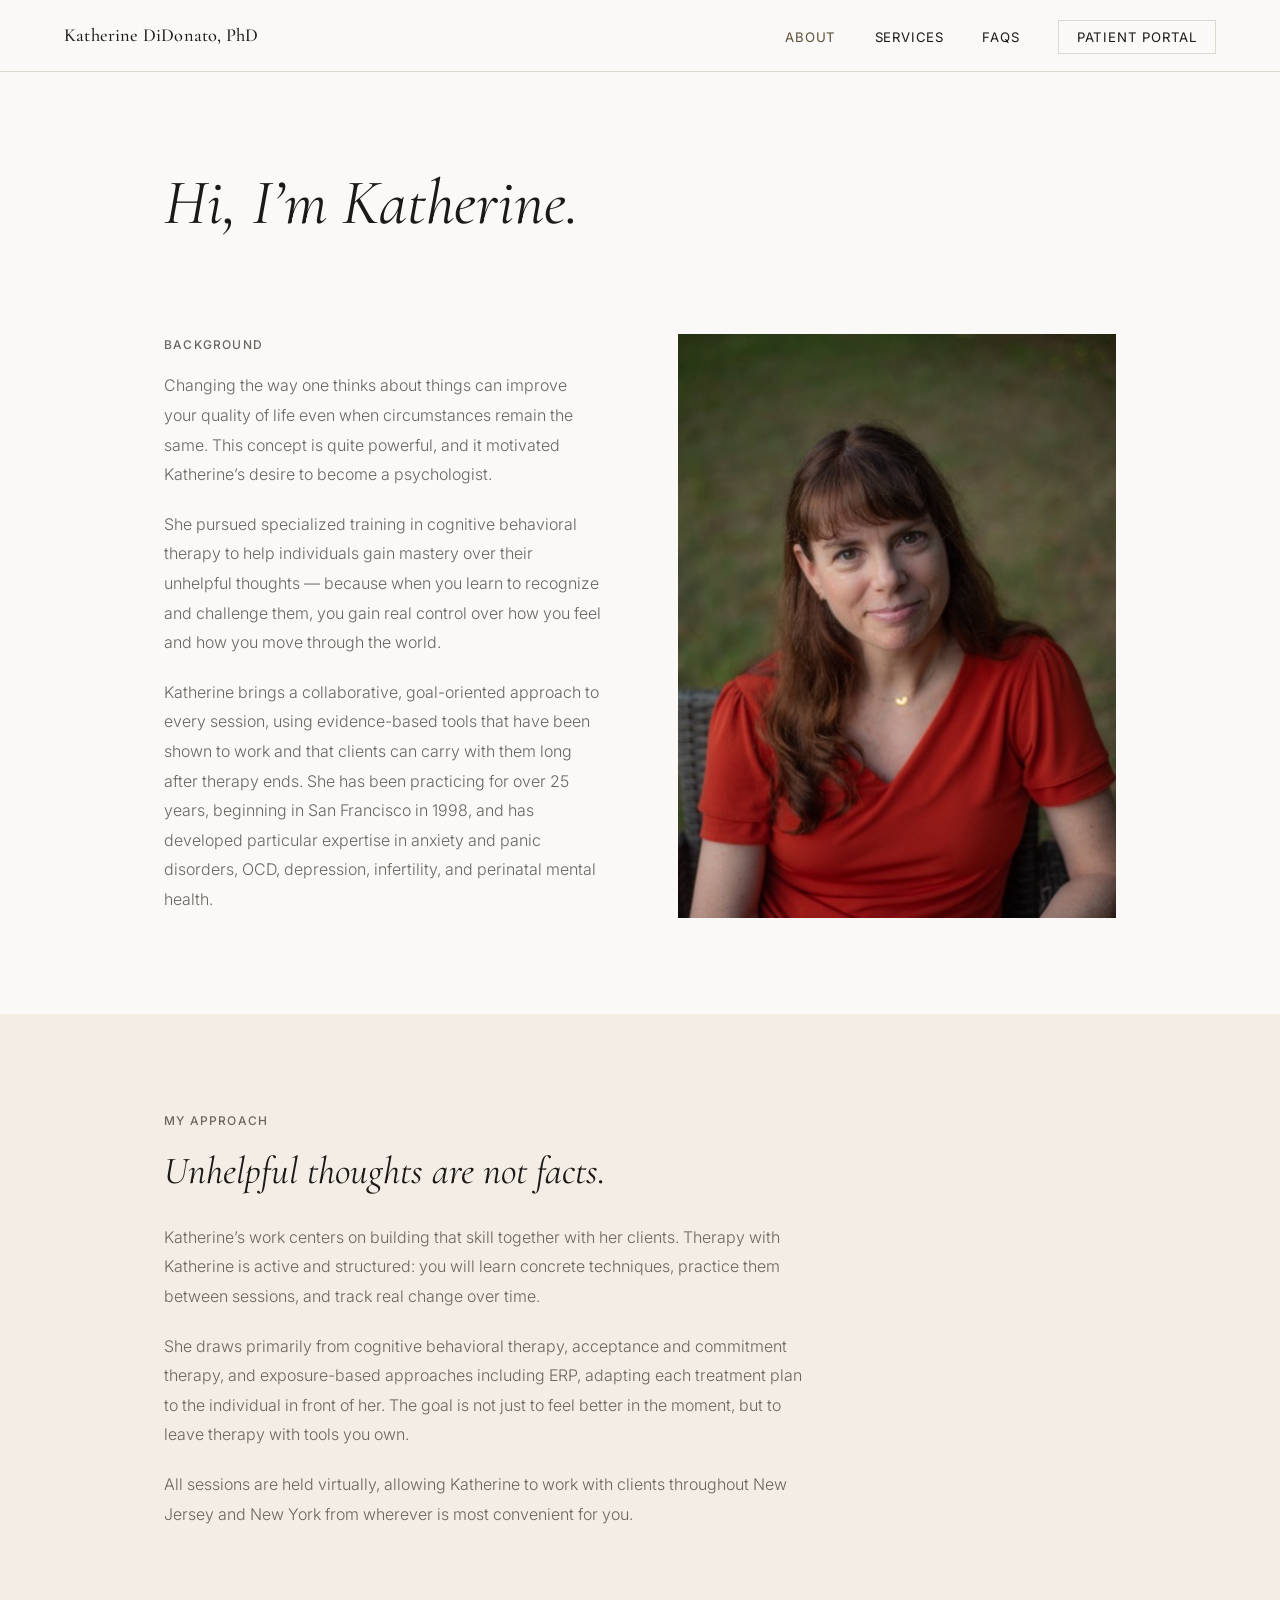
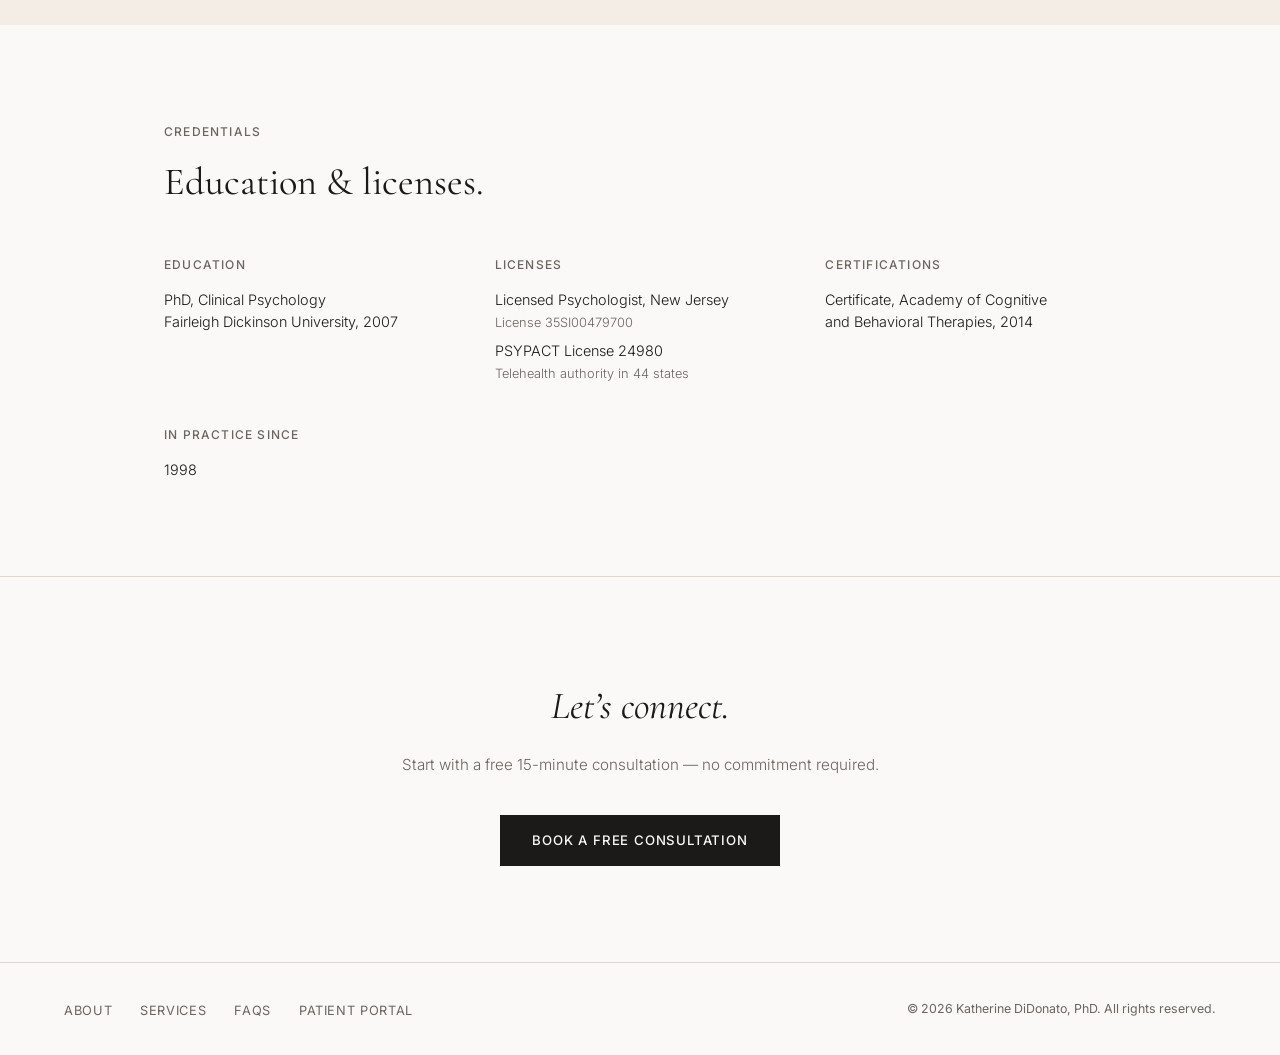
==== about.html @ 4582a29c "Add static site: Home, About, Services, FAQs + shared CSS Brooke Laster aesthetic — Cormorant Garamo" ====
<!-- about.html Copyright (c) 2026:a@cov.in. All Rights Reserved. Do Not Distribute. -->
<!-- BOOKING_URL: https://secure.helloalma.com/providers/katherine-didonato/ — replace everywhere when real link is ready -->
<!DOCTYPE html>
<html lang="en">
<head>
  <meta charset="UTF-8">
  <meta name="viewport" content="width=device-width, initial-scale=1.0">
  <meta name="description" content="About Katherine DiDonato, PhD — Licensed psychologist with 25+ years of experience in CBT, OCD, anxiety, depression, and perinatal mental health. Virtual therapy in NJ and NY.">
  <title>About | Katherine DiDonato, PhD</title>
  <link rel="stylesheet" href="css/style.css">
</head>
<body>

  <!-- Nav -->
  <nav class="nav">
    <a class="nav__name" href="index.html">Katherine DiDonato, PhD</a>
    <ul class="nav__links">
      <li><a href="about.html" class="active">About</a></li>
      <li><a href="services.html">Services</a></li>
      <li><a href="faqs.html">FAQs</a></li>
      <li class="nav__portal"><a href="https://secure.helloalma.com/providers/katherine-didonato/">Patient Portal</a></li>
    </ul>
  </nav>

  <div class="page">

    <!-- Page intro -->
    <div class="about-intro">
      <h1 class="about-intro__name">Hi, I&rsquo;m Katherine.</h1>
    </div>

    <!-- Photo + bio -->
    <section class="section" style="padding-top: 48px;">
      <div class="two-col two-col--photo-right">
        <div class="col--text">
          <p class="section__label">Background</p>
          <div class="section__body">
            <p>Changing the way one thinks about things can improve your quality of life even when circumstances remain the same. This concept is quite powerful, and it motivated Katherine&rsquo;s desire to become a psychologist.</p>
            <p>She pursued specialized training in cognitive behavioral therapy to help individuals gain mastery over their unhelpful thoughts &mdash; because when you learn to recognize and challenge them, you gain real control over how you feel and how you move through the world.</p>
            <p>Katherine brings a collaborative, goal-oriented approach to every session, using evidence-based tools that have been shown to work and that clients can carry with them long after therapy ends. She has been practicing for over 25 years, beginning in San Francisco in 1998, and has developed particular expertise in anxiety and panic disorders, OCD, depression, infertility, and perinatal mental health.</p>
          </div>
        </div>
        <div class="col--photo">
          <img src="assets/kd_portrait.jpg" alt="Katherine DiDonato, PhD">
        </div>
      </div>
    </section>

    <!-- Approach -->
    <section class="section--alt">
      <div class="section__inner">
        <p class="section__label">My approach</p>
        <h2 class="section__heading section__heading--italic">Unhelpful thoughts are not facts.</h2>
        <div class="section__body">
          <p>Katherine&rsquo;s work centers on building that skill together with her clients. Therapy with Katherine is active and structured: you will learn concrete techniques, practice them between sessions, and track real change over time.</p>
          <p>She draws primarily from cognitive behavioral therapy, acceptance and commitment therapy, and exposure-based approaches including ERP, adapting each treatment plan to the individual in front of her. The goal is not just to feel better in the moment, but to leave therapy with tools you own.</p>
          <p>All sessions are held virtually, allowing Katherine to work with clients throughout New Jersey and New York from wherever is most convenient for you.</p>
        </div>
      </div>
    </section>

    <!-- Credentials -->
    <section class="section">
      <p class="section__label">Credentials</p>
      <h2 class="section__heading">Education &amp; licenses.</h2>
      <div class="credentials">
        <div class="credential-group">
          <h3>Education</h3>
          <ul>
            <li>PhD, Clinical Psychology<br>Fairleigh Dickinson University, 2007</li>
          </ul>
        </div>
        <div class="credential-group">
          <h3>Licenses</h3>
          <ul>
            <li>Licensed Psychologist, New Jersey<br><span style="color:var(--text-muted);font-size:0.8rem">License 35SI00479700</span></li>
            <li>PSYPACT License 24980<br><span style="color:var(--text-muted);font-size:0.8rem">Telehealth authority in 44 states</span></li>
          </ul>
        </div>
        <div class="credential-group">
          <h3>Certifications</h3>
          <ul>
            <li>Certificate, Academy of Cognitive<br>and Behavioral Therapies, 2014</li>
          </ul>
        </div>
        <div class="credential-group">
          <h3>In Practice Since</h3>
          <ul>
            <li>1998</li>
          </ul>
        </div>
      </div>
    </section>

    <!-- CTA -->
    <div class="cta-band">
      <h2 class="cta-band__heading">Let&rsquo;s connect.</h2>
      <p class="cta-band__sub">Start with a free 15-minute consultation &mdash; no commitment required.</p>
      <a class="btn btn--primary" href="https://secure.helloalma.com/providers/katherine-didonato/">Book a free consultation</a>
    </div>

    <!-- Footer -->
    <footer class="footer">
      <ul class="footer__links">
        <li><a href="about.html">About</a></li>
        <li><a href="services.html">Services</a></li>
        <li><a href="faqs.html">FAQs</a></li>
        <li><a href="https://secure.helloalma.com/providers/katherine-didonato/">Patient Portal</a></li>
      </ul>
      <p class="footer__copy">&copy; 2026 Katherine DiDonato, PhD. All rights reserved.</p>
    </footer>

  </div>
</body>
</html>
---- css/style.css ----
/* style.css Copyright (c) 2026:a@cov.in. All Rights Reserved. Do Not Distribute. */

/* BOOKING_URL: https://secure.helloalma.com/providers/katherine-didonato/ — replace everywhere when real link is ready */

@import url('https://fonts.googleapis.com/css2?family=Cormorant+Garamond:ital,wght@0,400;0,500;0,600;1,400;1,500&family=Inter:wght@300;400;500&display=swap');

/* ─── Reset ─────────────────────────────────────────────── */

*, *::before, *::after { box-sizing: border-box; margin: 0; padding: 0; }

html { font-size: 16px; scroll-behavior: smooth; }

img { display: block; max-width: 100%; height: auto; }

a { color: inherit; text-decoration: none; }

/* ─── Tokens ─────────────────────────────────────────────── */

:root {
  --bg:           #faf9f7;
  --bg-alt:       #f3ede5;
  --text:         #1c1a18;
  --text-muted:   #6b6560;
  --accent:       #5c4f3a;
  --border:       #ddd7ce;
  --nav-h:        72px;
  --max:          1080px;
  --pad-x:        clamp(24px, 5vw, 80px);
  --font-display: 'Cormorant Garamond', Georgia, 'Times New Roman', serif;
  --font-body:    'Inter', system-ui, -apple-system, 'Helvetica Neue', Arial, sans-serif;
}

/* ─── Base ───────────────────────────────────────────────── */

body {
  background: var(--bg);
  color: var(--text);
  font-family: var(--font-body);
  font-size: 1rem;
  font-weight: 400;
  line-height: 1.75;
  -webkit-font-smoothing: antialiased;
}

/* ─── Nav ────────────────────────────────────────────────── */

.nav {
  position: fixed;
  top: 0;
  left: 0;
  right: 0;
  z-index: 100;
  height: var(--nav-h);
  background: var(--bg);
  border-bottom: 1px solid var(--border);
  display: flex;
  align-items: center;
  justify-content: space-between;
  padding: 0 var(--pad-x);
}

.nav__name {
  font-family: var(--font-display);
  font-size: 1.15rem;
  font-weight: 500;
  letter-spacing: 0.01em;
  color: var(--text);
  text-decoration: none;
  white-space: nowrap;
}

.nav__links {
  display: flex;
  align-items: center;
  gap: clamp(20px, 3vw, 40px);
  list-style: none;
}

.nav__links a {
  font-family: var(--font-body);
  font-size: 0.825rem;
  font-weight: 400;
  letter-spacing: 0.06em;
  text-transform: uppercase;
  color: var(--text);
  text-decoration: none;
  transition: color 0.2s;
}

.nav__links a:hover,
.nav__links a.active { color: var(--accent); }

.nav__links .nav__portal a {
  border: 1px solid var(--border);
  padding: 8px 18px;
  transition: border-color 0.2s, color 0.2s;
}

.nav__links .nav__portal a:hover {
  border-color: var(--accent);
  color: var(--accent);
}

/* ─── Page wrapper ───────────────────────────────────────── */

.page { padding-top: var(--nav-h); }

/* ─── Hero (home) ────────────────────────────────────────── */

.hero {
  display: grid;
  grid-template-columns: 45% 1fr;
  min-height: calc(100vh - var(--nav-h));
}

.hero__photo {
  position: relative;
  overflow: hidden;
}

.hero__photo img {
  width: 100%;
  height: 100%;
  object-fit: cover;
  object-position: center top;
}

.hero__text {
  display: flex;
  flex-direction: column;
  justify-content: center;
  padding: 60px var(--pad-x) 60px 64px;
}

.hero__eyebrow {
  font-family: var(--font-body);
  font-size: 0.75rem;
  font-weight: 500;
  letter-spacing: 0.1em;
  text-transform: uppercase;
  color: var(--text-muted);
  margin-bottom: 20px;
}

.hero__headline {
  font-family: var(--font-display);
  font-size: clamp(2.4rem, 4vw, 3.5rem);
  font-weight: 400;
  font-style: italic;
  line-height: 1.2;
  color: var(--text);
  margin-bottom: 28px;
}

.hero__sub {
  font-size: 1rem;
  font-weight: 300;
  line-height: 1.8;
  color: var(--text-muted);
  max-width: 440px;
  margin-bottom: 44px;
}

.hero__ctas {
  display: flex;
  flex-direction: column;
  gap: 14px;
  align-items: flex-start;
}

/* ─── Buttons / Links ────────────────────────────────────── */

.btn {
  display: inline-block;
  font-family: var(--font-body);
  font-size: 0.825rem;
  font-weight: 500;
  letter-spacing: 0.06em;
  text-transform: uppercase;
  text-decoration: none;
  transition: all 0.2s;
  cursor: pointer;
}

.btn--primary {
  background: var(--text);
  color: var(--bg);
  padding: 14px 32px;
}

.btn--primary:hover {
  background: var(--accent);
}

.btn--ghost {
  border: 1px solid var(--border);
  color: var(--text);
  padding: 13px 32px;
}

.btn--ghost:hover {
  border-color: var(--accent);
  color: var(--accent);
}

.text-link {
  font-size: 0.875rem;
  font-weight: 400;
  color: var(--accent);
  text-decoration: underline;
  text-underline-offset: 3px;
  transition: opacity 0.2s;
}

.text-link:hover { opacity: 0.7; }

/* ─── Section ────────────────────────────────────────────── */

.section {
  max-width: var(--max);
  margin: 0 auto;
  padding: 96px var(--pad-x);
}

.section--alt {
  background: var(--bg-alt);
  max-width: 100%;
}

.section--alt .section__inner {
  max-width: var(--max);
  margin: 0 auto;
  padding: 96px var(--pad-x);
}

.section__label {
  font-size: 0.75rem;
  font-weight: 500;
  letter-spacing: 0.1em;
  text-transform: uppercase;
  color: var(--text-muted);
  margin-bottom: 16px;
}

.section__heading {
  font-family: var(--font-display);
  font-size: clamp(1.8rem, 3vw, 2.6rem);
  font-weight: 400;
  line-height: 1.25;
  color: var(--text);
  margin-bottom: 28px;
}

.section__heading--italic { font-style: italic; }

.section__body {
  font-size: 1rem;
  font-weight: 300;
  line-height: 1.85;
  color: var(--text-muted);
  max-width: 640px;
}

.section__body p + p { margin-top: 20px; }

/* ─── Two-col layout ─────────────────────────────────────── */

.two-col {
  display: grid;
  grid-template-columns: 1fr 1fr;
  gap: clamp(48px, 6vw, 96px);
  align-items: start;
}

.two-col--photo-right .col--photo { order: 2; }
.two-col--photo-right .col--text  { order: 1; }

.col--photo img {
  width: 100%;
  aspect-ratio: 3 / 4;
  object-fit: cover;
  object-position: center top;
}

/* ─── About intro ────────────────────────────────────────── */

.about-intro {
  padding: 96px var(--pad-x) 48px;
  max-width: var(--max);
  margin: 0 auto;
}

.about-intro__name {
  font-family: var(--font-display);
  font-size: clamp(2.8rem, 5vw, 4.5rem);
  font-weight: 400;
  font-style: italic;
  line-height: 1.1;
  color: var(--text);
  margin-bottom: 0;
}

/* ─── Credentials ────────────────────────────────────────── */

.credentials {
  display: grid;
  grid-template-columns: repeat(auto-fit, minmax(220px, 1fr));
  gap: 40px;
  margin-top: 48px;
}

.credential-group h3 {
  font-family: var(--font-body);
  font-size: 0.75rem;
  font-weight: 500;
  letter-spacing: 0.1em;
  text-transform: uppercase;
  color: var(--text-muted);
  margin-bottom: 14px;
}

.credential-group ul {
  list-style: none;
  display: flex;
  flex-direction: column;
  gap: 8px;
}

.credential-group li {
  font-size: 0.9rem;
  font-weight: 300;
  line-height: 1.5;
  color: var(--text);
}

/* ─── Services list ──────────────────────────────────────── */

.services-list {
  display: flex;
  flex-direction: column;
  gap: 0;
  margin-top: 64px;
}

.service-item {
  border-top: 1px solid var(--border);
  padding: 40px 0;
}

.service-item:last-child { border-bottom: 1px solid var(--border); }

.service-item__title {
  font-family: var(--font-display);
  font-size: 1.5rem;
  font-weight: 500;
  color: var(--text);
  margin-bottom: 16px;
}

.service-item__body {
  font-size: 0.95rem;
  font-weight: 300;
  line-height: 1.85;
  color: var(--text-muted);
  max-width: 680px;
}

/* ─── Modalities ─────────────────────────────────────────── */

.modalities {
  display: flex;
  flex-direction: column;
  gap: 12px;
  margin-top: 32px;
}

.modality {
  display: flex;
  flex-direction: column;
  gap: 4px;
}

.modality__name {
  font-size: 0.9rem;
  font-weight: 500;
  color: var(--text);
}

.modality__desc {
  font-size: 0.875rem;
  font-weight: 300;
  color: var(--text-muted);
  line-height: 1.6;
}

/* ─── FAQs ───────────────────────────────────────────────── */

.faq-list {
  display: flex;
  flex-direction: column;
  gap: 0;
  margin-top: 64px;
}

.faq-item {
  border-top: 1px solid var(--border);
  padding: 36px 0;
}

.faq-item:last-child { border-bottom: 1px solid var(--border); }

.faq-item__q {
  font-family: var(--font-display);
  font-size: 1.2rem;
  font-weight: 500;
  color: var(--text);
  margin-bottom: 14px;
}

.faq-item__a {
  font-size: 0.95rem;
  font-weight: 300;
  line-height: 1.85;
  color: var(--text-muted);
  max-width: 680px;
}

.faq-item__a p + p { margin-top: 14px; }

.faq-item__a ul {
  list-style: none;
  display: flex;
  flex-direction: column;
  gap: 6px;
  margin-top: 14px;
}

.faq-item__a ul li::before {
  content: '— ';
  color: var(--border);
}

/* ─── Insurance strip ────────────────────────────────────── */

.insurance-strip {
  background: var(--bg-alt);
  padding: 64px var(--pad-x);
  text-align: center;
}

.insurance-strip p {
  font-size: 0.875rem;
  font-weight: 300;
  color: var(--text-muted);
  margin-bottom: 20px;
}

/* ─── CTA band ───────────────────────────────────────────── */

.cta-band {
  text-align: center;
  padding: 96px var(--pad-x);
  border-top: 1px solid var(--border);
}

.cta-band__heading {
  font-family: var(--font-display);
  font-size: clamp(1.8rem, 3vw, 2.8rem);
  font-weight: 400;
  font-style: italic;
  color: var(--text);
  margin-bottom: 12px;
}

.cta-band__sub {
  font-size: 0.95rem;
  font-weight: 300;
  color: var(--text-muted);
  margin-bottom: 36px;
}

.cta-band__options {
  display: flex;
  justify-content: center;
  gap: 40px;
  flex-wrap: wrap;
  margin-top: 36px;
}

.booking-option {
  text-align: left;
  max-width: 280px;
}

.booking-option__label {
  font-size: 0.75rem;
  font-weight: 500;
  letter-spacing: 0.08em;
  text-transform: uppercase;
  color: var(--text-muted);
  margin-bottom: 8px;
}

.booking-option__title {
  font-family: var(--font-display);
  font-size: 1.1rem;
  font-weight: 500;
  color: var(--text);
  margin-bottom: 6px;
}

.booking-option__desc {
  font-size: 0.85rem;
  font-weight: 300;
  color: var(--text-muted);
  line-height: 1.6;
  margin-bottom: 16px;
}

/* ─── Footer ─────────────────────────────────────────────── */

.footer {
  border-top: 1px solid var(--border);
  padding: 32px var(--pad-x);
  display: flex;
  align-items: center;
  justify-content: space-between;
  flex-wrap: wrap;
  gap: 20px;
}

.footer__links {
  display: flex;
  gap: 28px;
  list-style: none;
  flex-wrap: wrap;
}

.footer__links a {
  font-size: 0.8rem;
  font-weight: 400;
  letter-spacing: 0.05em;
  text-transform: uppercase;
  color: var(--text-muted);
  text-decoration: none;
  transition: color 0.2s;
}

.footer__links a:hover { color: var(--text); }

.footer__copy {
  font-size: 0.775rem;
  color: var(--text-muted);
}

/* ─── Page hero (interior pages) ────────────────────────── */

.page-hero {
  padding: 80px var(--pad-x) 48px;
  max-width: var(--max);
  margin: 0 auto;
  border-bottom: 1px solid var(--border);
}

.page-hero__title {
  font-family: var(--font-display);
  font-size: clamp(2.4rem, 4vw, 3.8rem);
  font-weight: 400;
  font-style: italic;
  color: var(--text);
}

/* ─── Divider ────────────────────────────────────────────── */

.divider {
  border: none;
  border-top: 1px solid var(--border);
  margin: 0;
}

/* ─── Responsive ─────────────────────────────────────────── */

@media (max-width: 900px) {
  .hero {
    grid-template-columns: 1fr;
    min-height: auto;
  }

  .hero__photo {
    aspect-ratio: 4 / 3;
    height: 50vw;
    min-height: 280px;
  }

  .hero__text {
    padding: 48px var(--pad-x);
  }

  .two-col {
    grid-template-columns: 1fr;
  }

  .two-col--photo-right .col--photo,
  .two-col--photo-right .col--text { order: unset; }

  .col--photo img { aspect-ratio: 4 / 3; }
}

@media (max-width: 640px) {
  .nav__links { gap: 16px; }
  .nav__links .nav__portal { display: none; }

  .cta-band__options { flex-direction: column; align-items: center; }
  .booking-option { text-align: center; }

  .footer { flex-direction: column; text-align: center; }
  .footer__links { justify-content: center; }
}
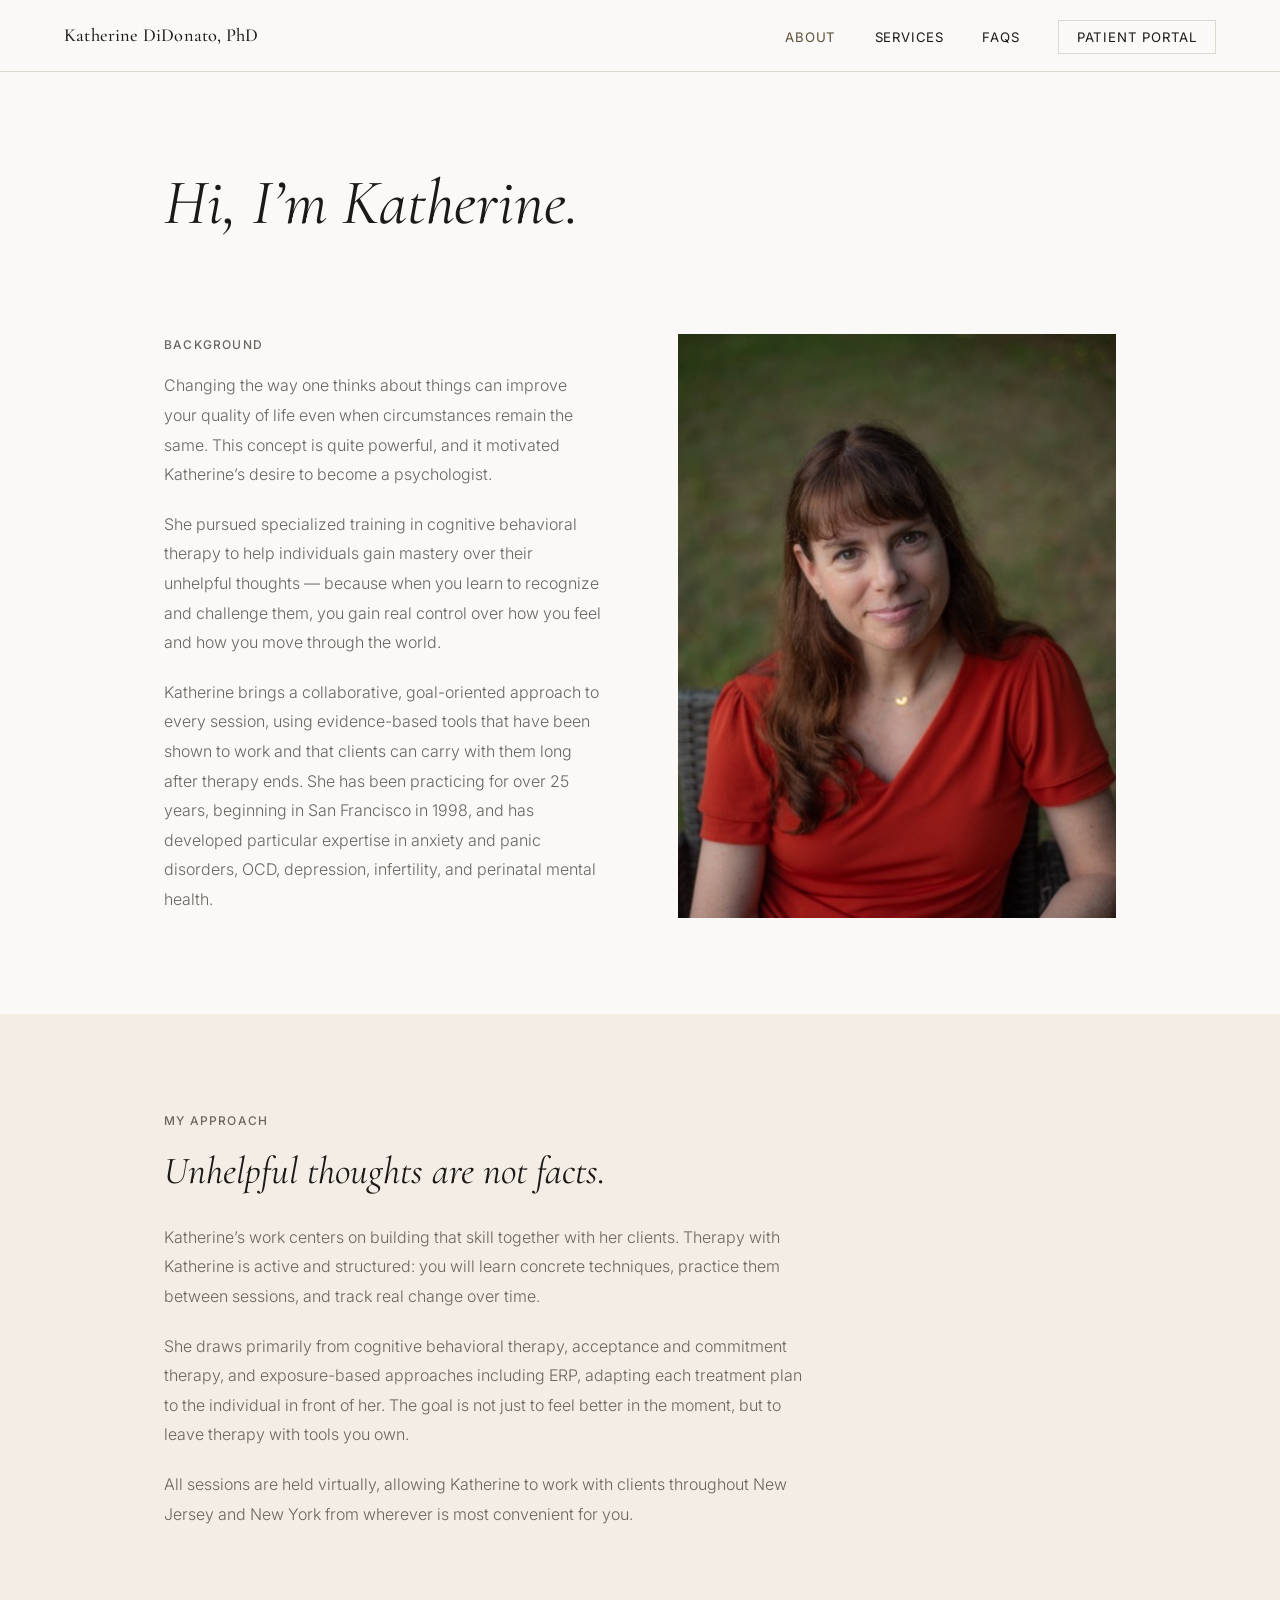
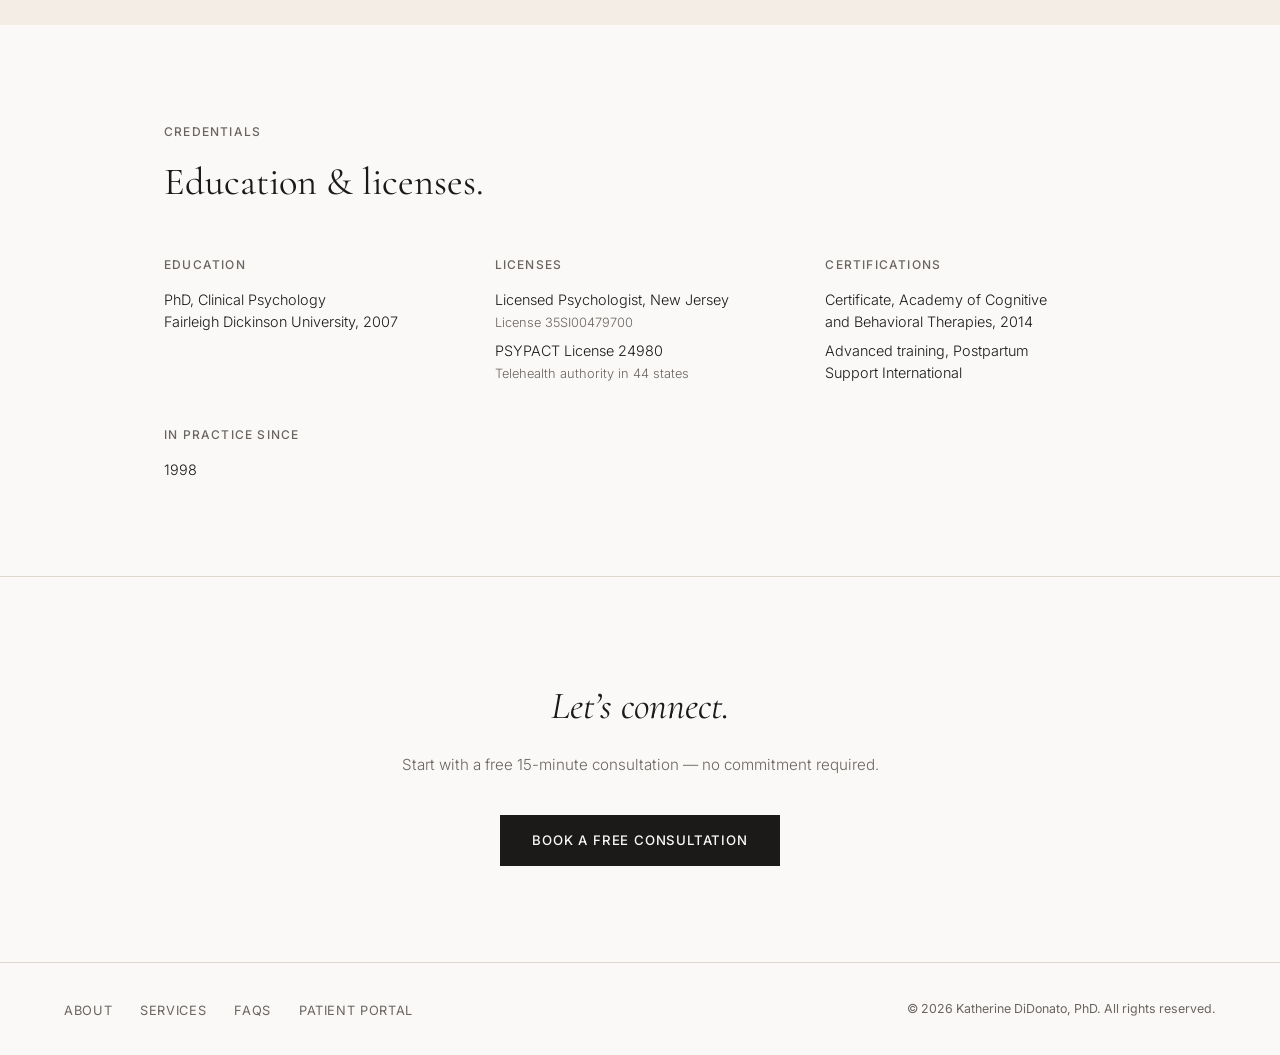
==== commit fc8e7fbb: "Expand site content from PT/Alma data; reorganize docs to plans/ Services: add ADHD, Grief, Sleep & " ====
--- a/about.html
+++ b/about.html
@@ -1,5 +1,4 @@
 <!-- about.html Copyright (c) 2026:a@cov.in. All Rights Reserved. Do Not Distribute. -->
-<!-- BOOKING_URL: https://secure.helloalma.com/providers/katherine-didonato/ — replace everywhere when real link is ready -->
 <!DOCTYPE html>
 <html lang="en">
 <head>
@@ -18,7 +17,7 @@
       <li><a href="about.html" class="active">About</a></li>
       <li><a href="services.html">Services</a></li>
       <li><a href="faqs.html">FAQs</a></li>
-      <li class="nav__portal"><a href="https://secure.helloalma.com/providers/katherine-didonato/">Patient Portal</a></li>
+      <li class="nav__portal"><a href="#" data-href="booking">Patient Portal</a></li>
     </ul>
   </nav>
 
@@ -81,6 +80,7 @@
           <h3>Certifications</h3>
           <ul>
             <li>Certificate, Academy of Cognitive<br>and Behavioral Therapies, 2014</li>
+            <li>Advanced training, Postpartum<br>Support International</li>
           </ul>
         </div>
         <div class="credential-group">
@@ -96,7 +96,7 @@
     <div class="cta-band">
       <h2 class="cta-band__heading">Let&rsquo;s connect.</h2>
       <p class="cta-band__sub">Start with a free 15-minute consultation &mdash; no commitment required.</p>
-      <a class="btn btn--primary" href="https://secure.helloalma.com/providers/katherine-didonato/">Book a free consultation</a>
+      <a class="btn btn--primary" href="#" data-href="booking">Book a free consultation</a>
     </div>
 
     <!-- Footer -->
@@ -105,11 +105,12 @@
         <li><a href="about.html">About</a></li>
         <li><a href="services.html">Services</a></li>
         <li><a href="faqs.html">FAQs</a></li>
-        <li><a href="https://secure.helloalma.com/providers/katherine-didonato/">Patient Portal</a></li>
+        <li><a href="#" data-href="booking">Patient Portal</a></li>
       </ul>
       <p class="footer__copy">&copy; 2026 Katherine DiDonato, PhD. All rights reserved.</p>
     </footer>
 
   </div>
+  <script src="js/config.js"></script>
 </body>
 </html>
